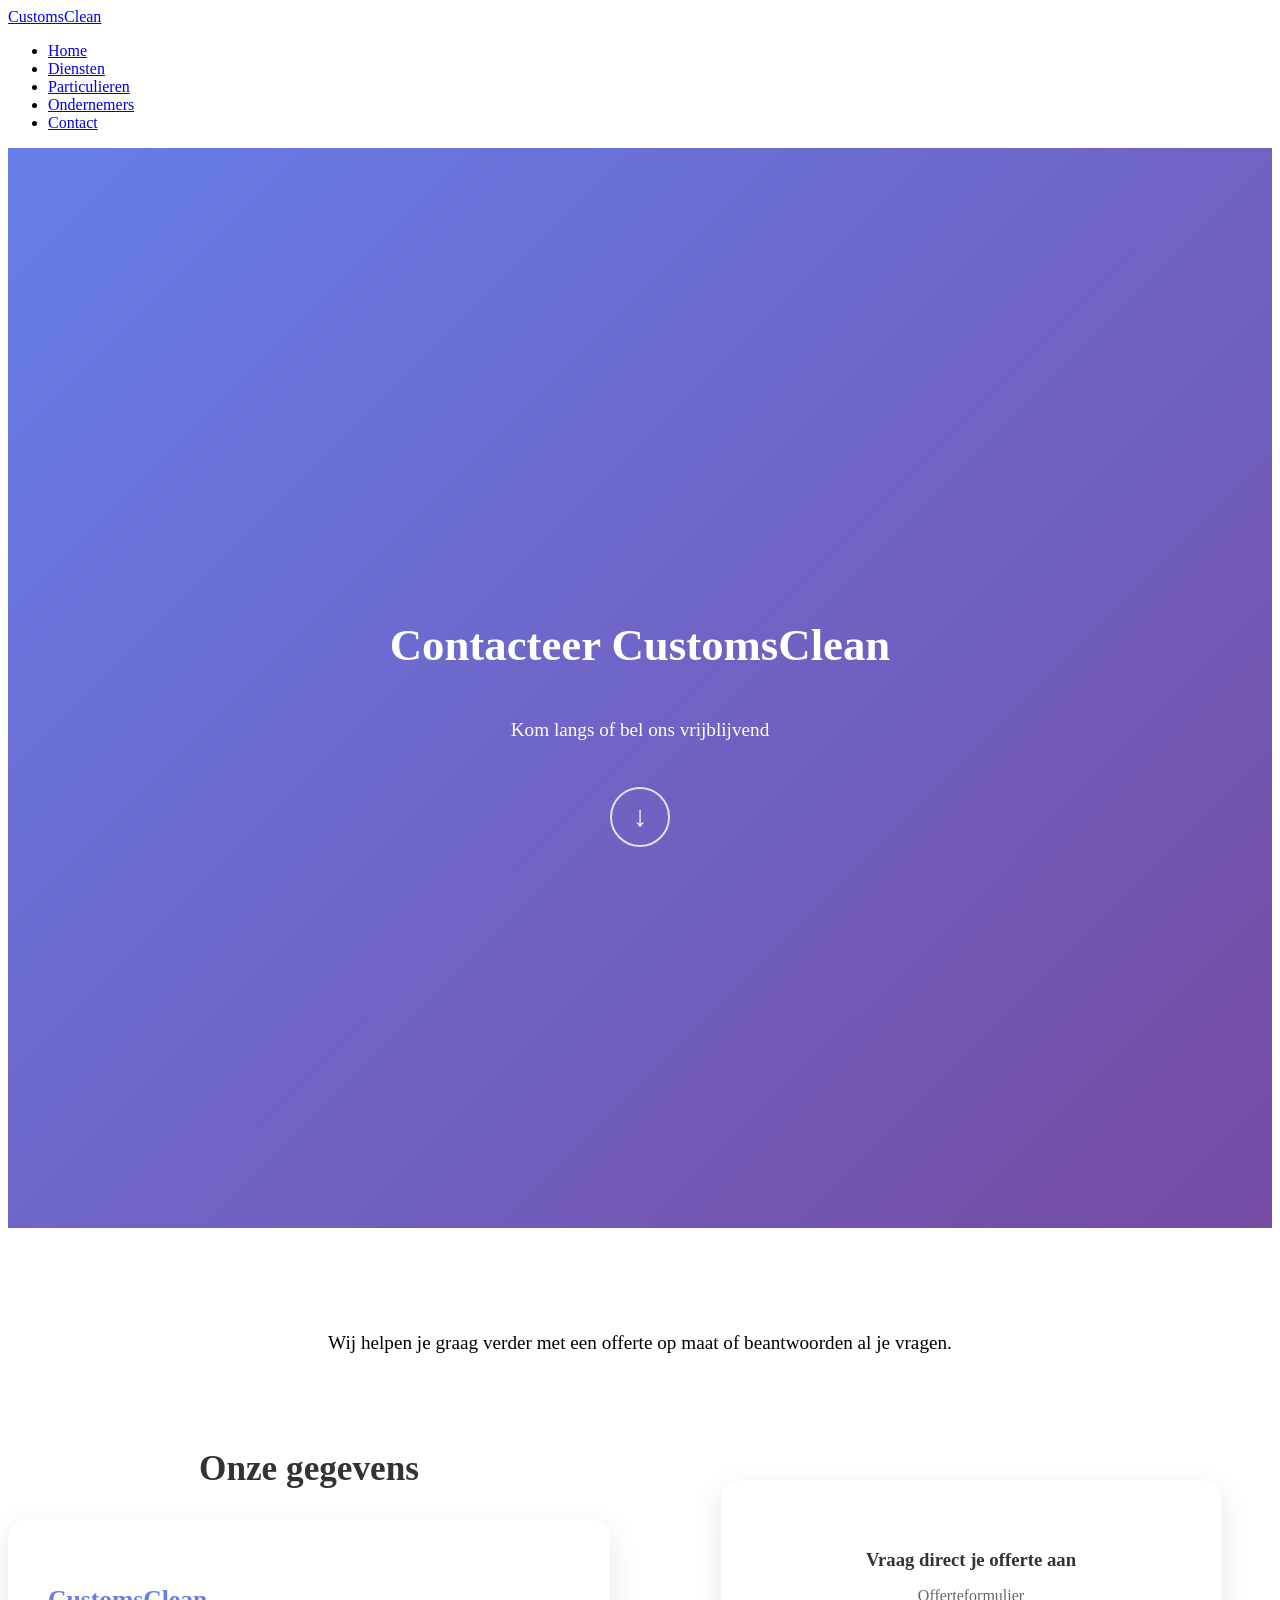
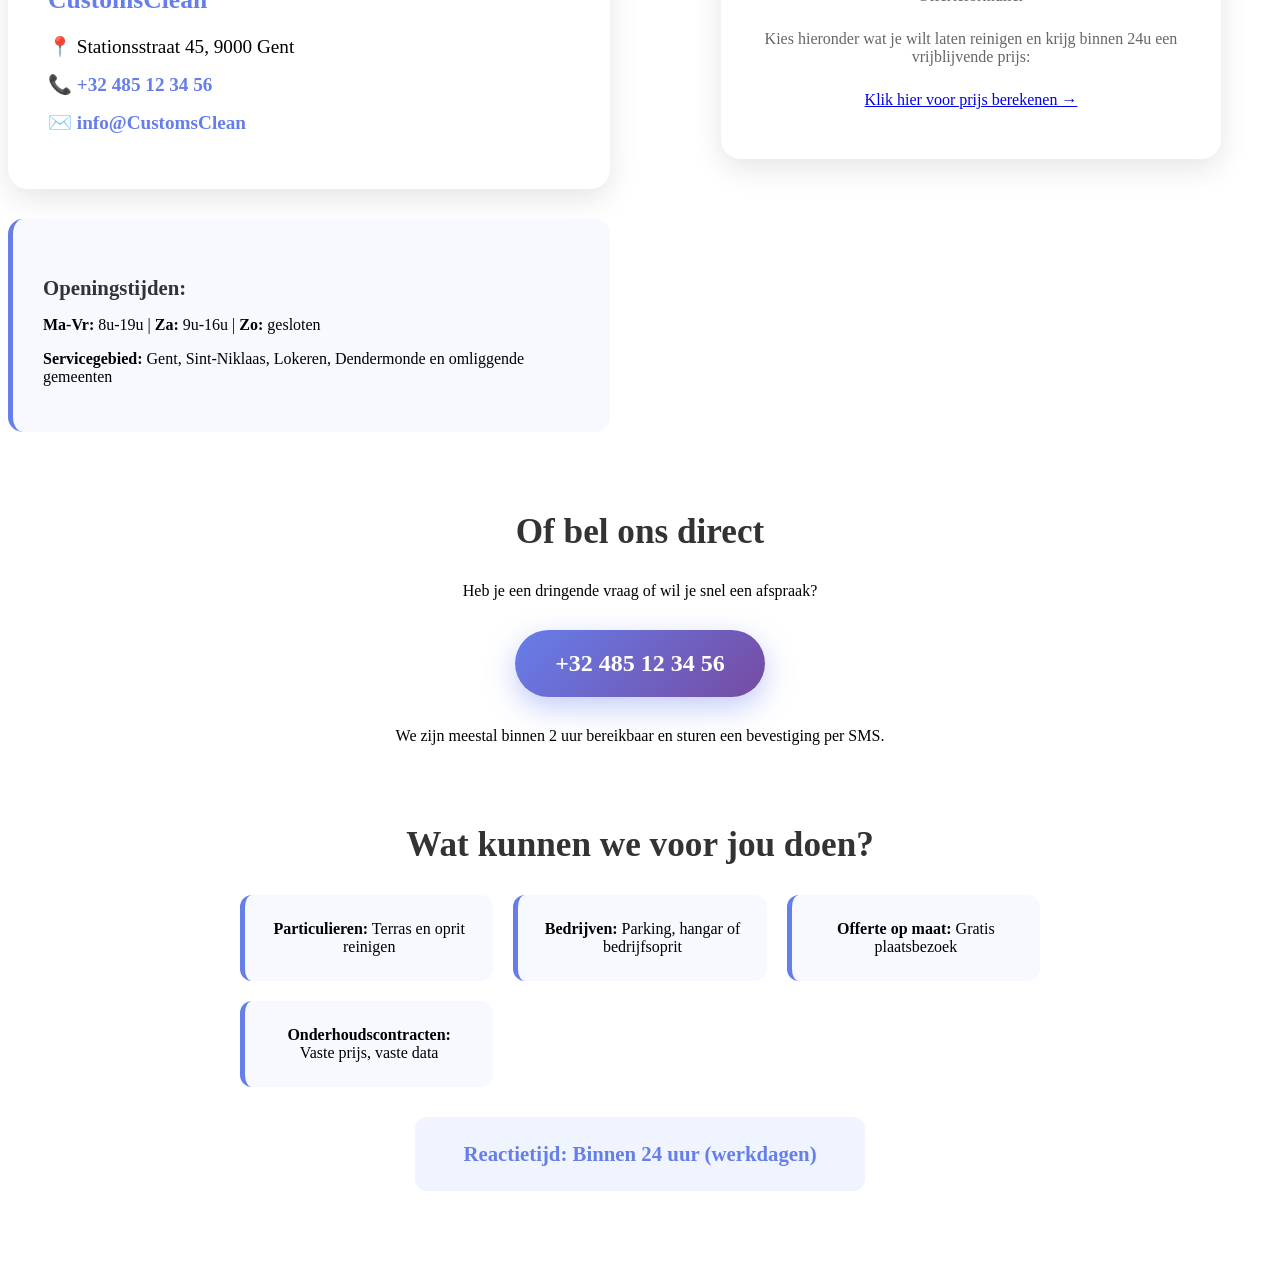
==== contact.html @ 825dde30 "initiele commit" ====
<!doctype html>
<html lang="nl">
  <head>
    <meta charset="UTF-8" />
    <meta name="viewport" content="width=device-width, initial-scale=1.0" />
    <link rel="stylesheet" href="./style.css" />
    <title>Contact | CustomsClean</title>
  </head>
  <body>
    <nav class="navbar">
      <div class="logo"><a href="index.html">CustomsClean</a></div>
      <ul class="nav-links">
        <li><a href="./home.html">Home</a></li>
        <li><a href="./diensten.html">Diensten</a></li>
        <li><a href="./particulieren.html">Particulieren</a></li>
        <li><a href="./ondernemers.html">Ondernemers</a></li>
        <li><a href="./contact.html">Contact</a></li>
      </ul>
    </nav>

    <div class="hero contact-hero">
      <div class="container hero-content">
        <h1>Contacteer CustomsClean</h1>
        <p>Kom langs of bel ons vrijblijvend</p>

        <a
          href="#contact-content"
          class="scroll-down"
          aria-label="Scroll naar contactgegevens"
        >
          <span>↓</span>
        </a>
      </div>
    </div>

    <main id="contact-content" class="container contact-main">
      <section class="intro-contact">
        <p>
          Wij helpen je graag verder met een offerte op maat of beantwoorden al
          je vragen.
        </p>
      </section>

      <section class="contact-grid">
        <div class="contact-info">
          <h2>Onze gegevens</h2>

          <div class="bedrijf-info">
            <h3>CustomsClean</h3>
            <div class="adres">📍 Stationsstraat 45, 9000 Gent</div>
            <div class="telefoon">
              📞 <a href="tel:+32485123456">+32 485 12 34 56</a>
            </div>
            <div class="email">
              ✉️ <a href="mailto:info@CustomsClean">info@CustomsClean</a>
            </div>
          </div>

          <div class="openingstijden">
            <h4>Openingstijden:</h4>
            <p>
              <strong>Ma-Vr:</strong> 8u-19u | <strong>Za:</strong> 9u-16u |
              <strong>Zo:</strong> gesloten
            </p>
            <p>
              <strong>Servicegebied:</strong> Gent, Sint-Niklaas, Lokeren,
              Dendermonde en omliggende gemeenten
            </p>
          </div>
        </div>

        <div class="contact-form-placeholder">
          <div class="form-cta">
            <h3>Vraag direct je offerte aan</h3>
            <p>Offerteformulier</p>
            <p>
              Kies hieronder wat je wilt laten reinigen en krijg binnen 24u een
              vrijblijvende prijs:
            </p>
            <a href="./prijs.html" class="cta-button full-width">
              Klik hier voor prijs berekenen →
            </a>
          </div>
        </div>
      </section>

      <section class="direct-contact">
        <h2>Of bel ons direct</h2>
        <p>Heb je een dringende vraag of wil je snel een afspraak?</p>
        <div class="telefoon-knop">
          <a href="tel:+32485123456" class="direct-bel-knop"
            >+32 485 12 34 56</a
          >
        </div>
        <p>
          We zijn meestal binnen 2 uur bereikbaar en sturen een bevestiging per
          SMS.
        </p>
      </section>

      <section class="wat-we-doen">
        <h2>Wat kunnen we voor jou doen?</h2>
        <div class="diensten-grid">
          <div class="dienst-item">
            <strong>Particulieren:</strong> Terras en oprit reinigen
          </div>
          <div class="dienst-item">
            <strong>Bedrijven:</strong> Parking, hangar of bedrijfsoprit
          </div>
          <div class="dienst-item">
            <strong>Offerte op maat:</strong> Gratis plaatsbezoek
          </div>
          <div class="dienst-item">
            <strong>Onderhoudscontracten:</strong> Vaste prijs, vaste data
          </div>
        </div>
        <div class="reactietijd">
          <strong>Reactietijd: Binnen 24 uur (werkdagen)</strong>
        </div>
      </section>
    </main>

    <style>
      html {
        scroll-behavior: smooth;
      }

      .contact-hero {
        background: linear-gradient(135deg, #667eea 0%, #764ba2 100%);
        color: white;
        min-height: 100vh;
        text-align: center;
        display: flex;
        align-items: center;
        justify-content: center;
        padding: 120px 0 60px !important;
      }

      .hero-content {
        display: flex;
        flex-direction: column;
        align-items: center;
        gap: 16px;
      }

      .contact-hero h1 {
        font-size: 2.8rem;
        margin-bottom: 12px;
      }

      .contact-hero p {
        font-size: 1.2rem;
        opacity: 1;
        margin-bottom: 20px;
      }

      .scroll-down {
        width: 56px;
        height: 56px;
        border-radius: 50%;
        border: 2px solid rgba(255, 255, 255, 0.8);
        display: inline-flex;
        align-items: center;
        justify-content: center;
        color: white;
        text-decoration: none;
        font-size: 1.8rem;
        margin-top: 10px;
        transition:
          background 0.3s ease,
          transform 0.3s ease;
        animation: bounce 1.6s infinite;
      }

      .scroll-down:hover {
        background: rgba(255, 255, 255, 0.12);
        transform: translateY(2px);
      }

      .contact-main {
        padding: 80px 0;
      }

      .intro-contact {
        max-width: 700px;
        margin: 0 auto 60px;
        font-size: 1.2rem;
        text-align: center;
        line-height: 1.7;
      }

      .contact-grid {
        display: grid;
        grid-template-columns: 1fr 1fr;
        gap: 60px;
        margin-bottom: 80px;
        align-items: start;
      }

      .contact-info h2,
      .direct-contact h2,
      .wat-we-doen h2 {
        font-size: 2.2rem;
        color: #333;
        margin-bottom: 30px;
        text-align: center;
      }

      .bedrijf-info {
        background: white;
        padding: 40px;
        border-radius: 20px;
        box-shadow: 0 10px 30px rgba(0, 0, 0, 0.1);
        margin-bottom: 30px;
      }

      .bedrijf-info h3 {
        color: #667eea;
        margin-bottom: 20px;
        font-size: 1.6rem;
      }

      .adres,
      .telefoon,
      .email {
        font-size: 1.2rem;
        margin-bottom: 15px;
      }

      .telefoon a,
      .email a {
        color: #667eea;
        text-decoration: none;
        font-weight: 600;
      }

      .telefoon a:hover,
      .email a:hover {
        text-decoration: underline;
      }

      .openingstijden {
        background: #f8f9ff;
        padding: 30px;
        border-radius: 15px;
        border-left: 5px solid #667eea;
      }

      .openingstijden h4 {
        color: #333;
        margin-bottom: 15px;
        font-size: 1.3rem;
      }

      .contact-form-placeholder {
        display: flex;
        align-items: center;
        justify-content: center;
        min-height: 400px;
      }

      .form-cta {
        text-align: center;
        background: white;
        padding: 50px 40px;
        border-radius: 20px;
        box-shadow: 0 10px 30px rgba(0, 0, 0, 0.1);
        max-width: 420px;
      }

      .form-cta h3 {
        color: #333;
        margin-bottom: 10px;
      }

      .form-cta p {
        color: #666;
        margin-bottom: 25px;
      }

      .cta-button.full-width {
        width: 100%;
        padding: 18px 20px;
      }

      .direct-contact {
        text-align: center;
        margin: 80px 0;
      }

      .telefoon-knop {
        margin: 30px 0;
      }

      .direct-bel-knop {
        background: linear-gradient(135deg, #667eea 0%, #764ba2 100%);
        color: white !important;
        padding: 20px 40px;
        border-radius: 50px;
        font-weight: bold;
        font-size: 1.5rem;
        text-decoration: none;
        box-shadow: 0 10px 30px rgba(102, 126, 234, 0.4);
        display: inline-block;
        transition: all 0.3s ease;
      }

      .direct-bel-knop:hover {
        transform: translateY(-3px);
        box-shadow: 0 15px 40px rgba(102, 126, 234, 0.5);
      }

      .diensten-grid {
        display: grid;
        grid-template-columns: repeat(auto-fit, minmax(250px, 1fr));
        gap: 20px;
        max-width: 800px;
        margin: 0 auto 30px;
      }

      .dienst-item {
        background: #f8f9ff;
        padding: 25px;
        border-radius: 12px;
        border-left: 5px solid #667eea;
        text-align: center;
      }

      .reactietijd {
        text-align: center;
        font-size: 1.3rem;
        color: #667eea;
        font-weight: bold;
        background: #f0f4ff;
        padding: 25px;
        border-radius: 12px;
        margin: 0 auto;
        max-width: 400px;
      }

      @keyframes bounce {
        0%,
        100% {
          transform: translateY(0);
        }
        50% {
          transform: translateY(8px);
        }
      }

      @media (max-width: 768px) {
        .contact-grid {
          grid-template-columns: 1fr;
          gap: 40px;
        }

        .contact-hero h1 {
          font-size: 2.2rem;
        }

        .direct-bel-knop {
          padding: 18px 30px;
          font-size: 1.3rem;
        }

        .bedrijf-info,
        .form-cta {
          padding: 24px;
        }
      }
    </style>
  </body>
</html>
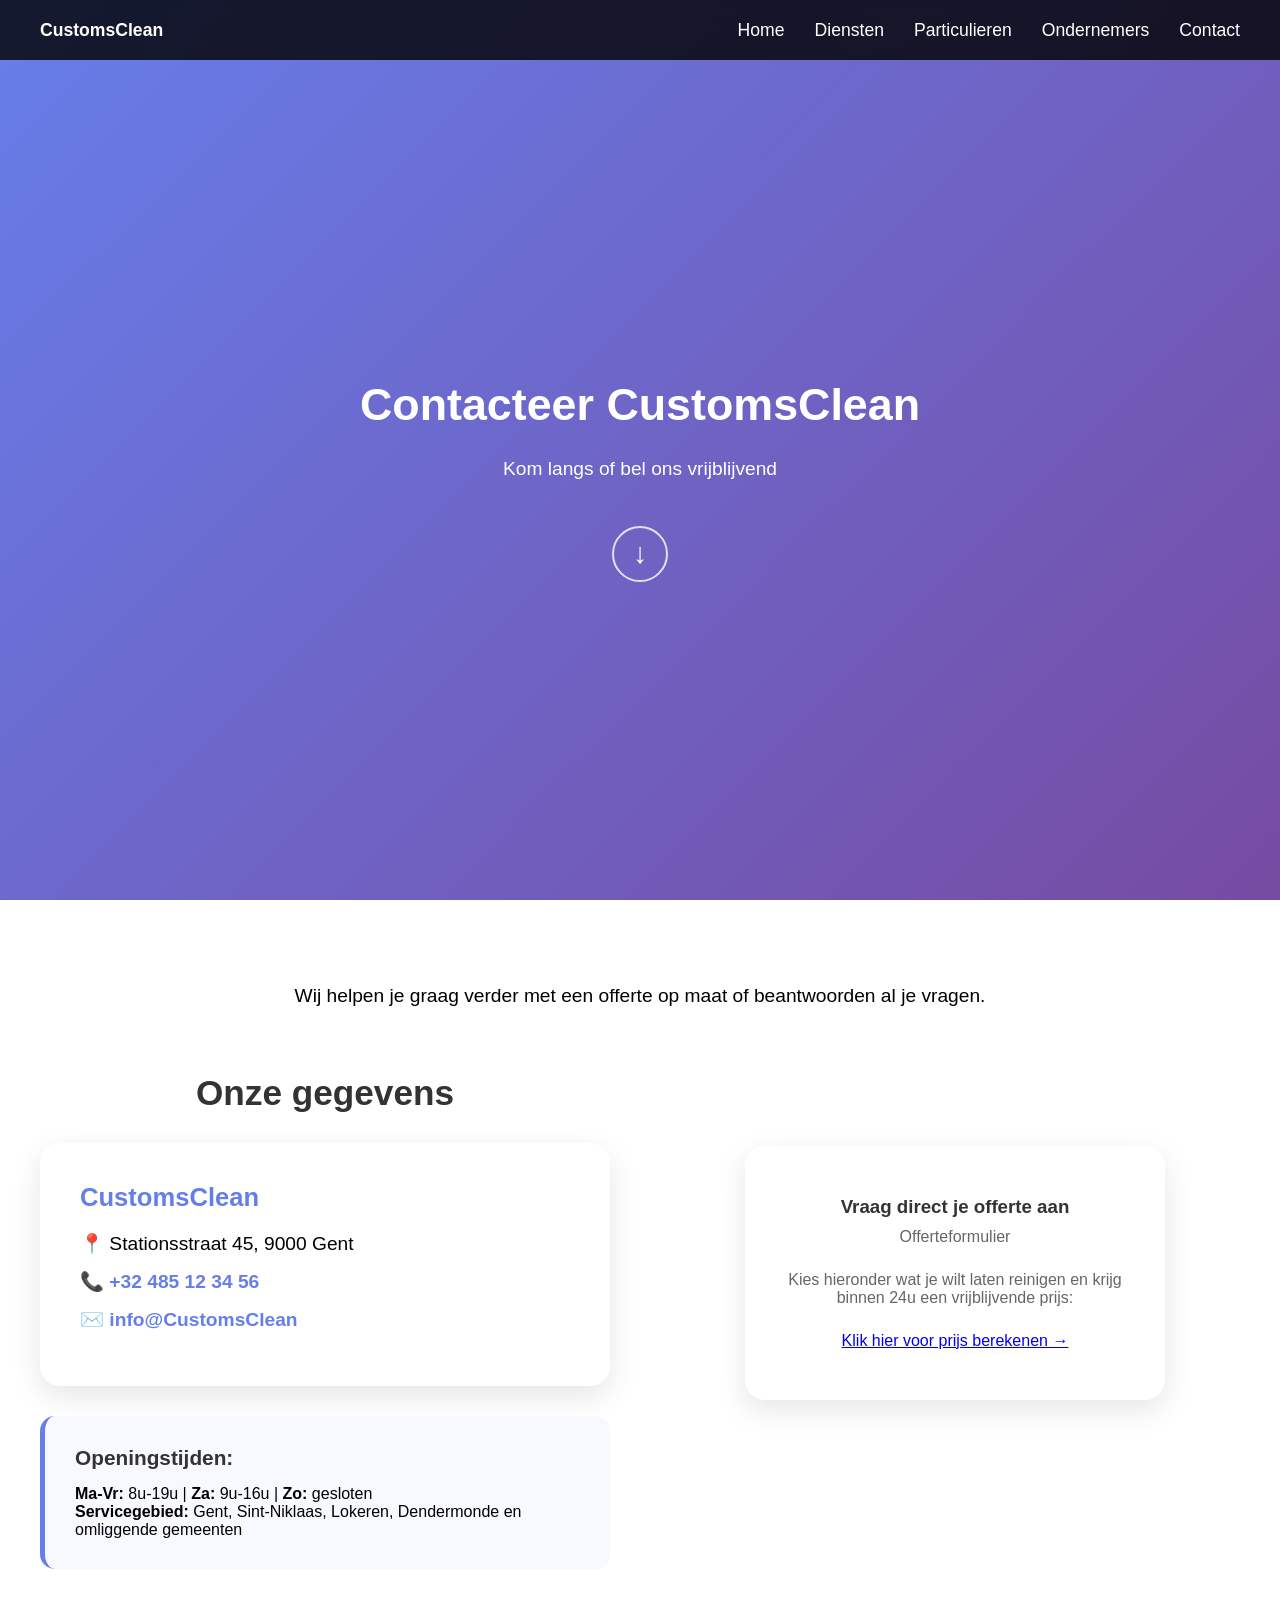
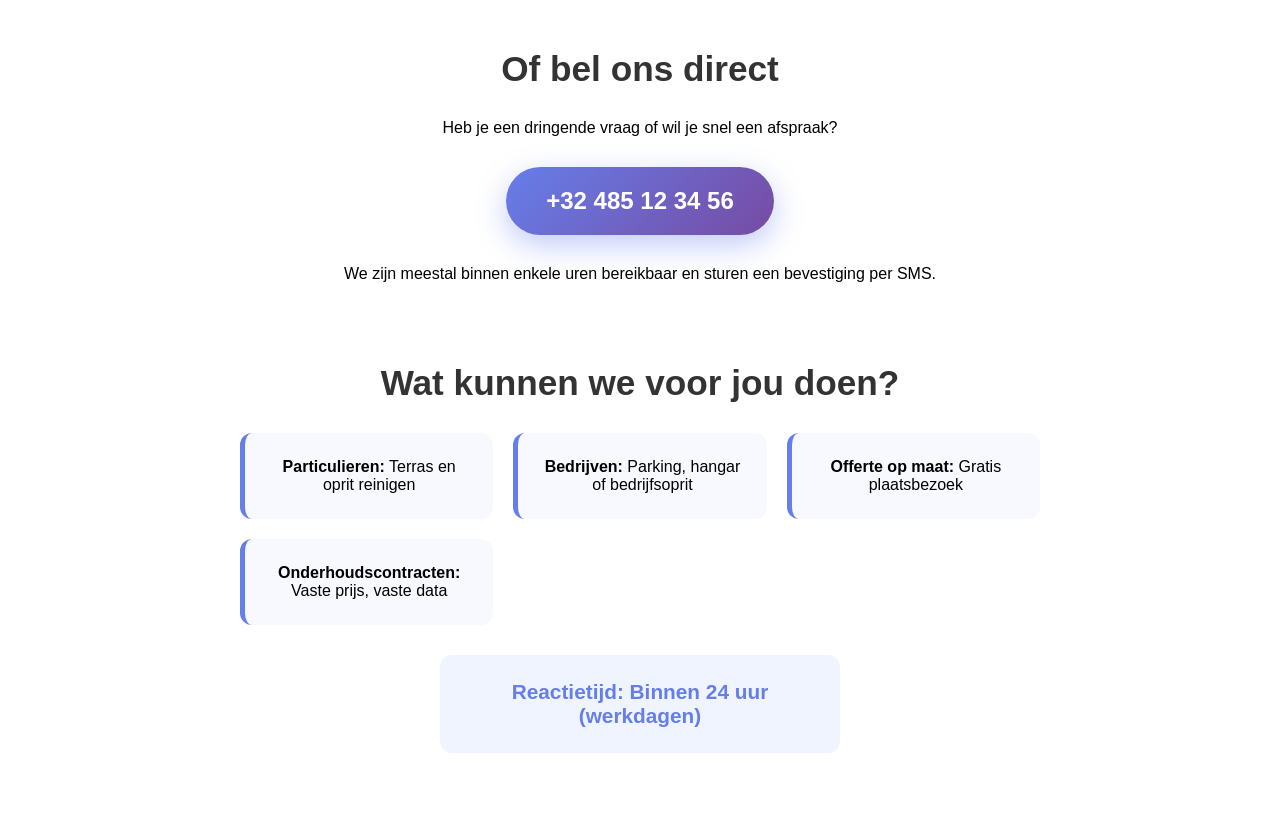
==== commit 458e0177: "werkende pdf download" ====
--- a/contact.html
+++ b/contact.html
@@ -93,8 +93,8 @@
           >
         </div>
         <p>
-          We zijn meestal binnen 2 uur bereikbaar en sturen een bevestiging per
-          SMS.
+          We zijn meestal binnen enkele uren bereikbaar en sturen een
+          bevestiging per SMS.
         </p>
       </section>
 
--- a/style.css
+++ b/style.css
@@ -0,0 +1,239 @@
+* {
+  margin: 0;
+  padding: 0;
+  box-sizing: border-box;
+}
+body {
+  font-family: Arial, sans-serif;
+}
+/* Fixed Nav Bar */
+.navbar {
+  position: fixed;
+  top: 0;
+  left: 0;
+  width: 100%;
+  height: 60px;
+  background: rgba(0, 0, 0, 0.8);
+  z-index: 100;
+  display: flex;
+  align-items: center;
+  justify-content: space-between;
+  padding: 0 40px;
+  backdrop-filter: blur(10px);
+}
+.logo {
+  color: white;
+  font-size: 1.8rem;
+  font-weight: bold;
+  display: flex;
+  list-style: none;
+  gap: 30px;
+}
+.nav-links {
+  display: flex;
+  list-style: none;
+  gap: 30px;
+}
+.nav-links a {
+  color: white;
+  text-decoration: none;
+  font-size: 1.1rem;
+  transition: color 0.3s;
+}
+.nav-links a:hover {
+  color: #007bff;
+}
+
+.logo a {
+  color: white;
+  text-decoration: none;
+  font-size: 1.1rem;
+  transition: color 0.3s;
+}
+.logo a:hover {
+  color: #007bff;
+}
+
+/* Hero met padding voor nav */
+.hero {
+  position: relative;
+  width: 100vw;
+  height: 100vh;
+  padding-top: 60px; /* Ruimte voor nav */
+  overflow: hidden;
+}
+.after-image {
+  position: absolute;
+  top: 0;
+  left: 0;
+  width: 100%;
+  height: 100%;
+  object-fit: cover;
+  z-index: 1;
+}
+.before-image {
+  position: absolute;
+  top: 0;
+  left: 0;
+  width: 100%;
+  height: 100%;
+  object-fit: cover;
+  z-index: 2;
+  clip-path: inset(0 50% 0 0);
+  transition: clip-path 0.1s ease-out;
+}
+
+.hero-bg {
+  position: relative;
+  width: 100vw;
+  height: 100vh;
+  overflow: hidden;
+  margin-top: 60px; /* nav hoogte */
+}
+
+.bg-image {
+  position: absolute;
+  top: 0;
+  left: 0;
+  width: 100%;
+  height: 100%;
+  object-fit: cover;
+  z-index: 1;
+}
+
+.hero-overlay {
+  position: relative;
+  z-index: 10;
+  display: flex;
+  flex-direction: column;
+  justify-content: center;
+  align-items: center;
+  height: 100vh;
+  text-align: center;
+  color: white;
+  background: rgba(0, 0, 0, 0.4); /* overlay voor leesbaarheid */
+  padding: 0 20px;
+}
+
+.cta-buttons {
+  margin-top: 30px;
+  gap: 20px;
+}
+
+.btn-primary,
+.btn-secondary {
+  padding: 15px 30px;
+  border-radius: 5px;
+  text-decoration: none;
+  font-weight: bold;
+}
+
+.btn-primary {
+  background: #007bff;
+  color: white;
+}
+
+.btn-secondary {
+  border: 2px solid white;
+  color: white;
+}
+
+/* .split-line {
+        position: fixed;
+        top: 60px;
+        left: 50%;
+        width: 4px;
+        height: calc(100vh - 60px);
+        background: rgba(255, 255, 255, 1);
+        z-index: 10;
+        box-shadow: 0 0 10px rgba(255, 255, 255, 0.8);
+        transition: left 0.1s ease-out;
+      }
+      .split-handle {
+        position: absolute;
+        top: 50%;
+        left: -10px;
+        width: 24px;
+        height: 24px;
+        background: rgba(255, 255, 255, 0.9);
+        border-radius: 50%;
+        transform: translateY(-50%);
+        box-shadow: 0 0 10px rgba(0, 0, 0, 0.5);
+      } */
+.title {
+  position: absolute;
+  top: 50%;
+  left: 50%;
+  transform: translate(-50%, -50%);
+  color: white;
+  font-size: 3rem;
+  text-align: center;
+  z-index: 5;
+  text-shadow: 2px 2px 4px rgba(0, 0, 0, 0.8);
+}
+@media (max-width: 768px) {
+  .nav-links {
+    gap: 20px;
+  }
+  .title {
+    font-size: 2rem;
+  }
+}
+
+.container {
+  max-width: 1200px;
+  margin: 0 auto;
+  padding: 80px 20px;
+}
+/* .hero {
+  background: url("./img/propere_oprit_bg.png");
+  background-size: cover;
+  height: 60vh;
+  display: flex;
+  align-items: center;
+} */
+.overview-grid {
+  display: grid;
+  grid-template-columns: 1fr 1fr;
+  gap: 40px;
+}
+.hero-services {
+  background:
+    linear-gradient(rgba(0, 0, 0, 0.5), rgba(0, 0, 0, 0.5)),
+    url("./img/propere_oprit_bg.png");
+  background-size: cover;
+  background-position: center;
+}
+
+.services-grid {
+  padding: 100px 0;
+}
+
+.service-card {
+  text-align: center;
+  padding: 40px 20px;
+  border-radius: 10px;
+  box-shadow: 0 10px 30px rgba(0, 0, 0, 0.1);
+  transition: transform 0.3s;
+}
+
+.service-card:hover {
+  transform: translateY(-10px);
+}
+
+.service-card img {
+  width: 100%;
+  height: 200px;
+  object-fit: cover;
+  border-radius: 10px;
+  margin-bottom: 20px;
+}
+
+.price-tag {
+  background: #007bff;
+  color: white;
+  padding: 8px 16px;
+  border-radius: 20px;
+  display: inline-block;
+  margin: 20px 0;
+}
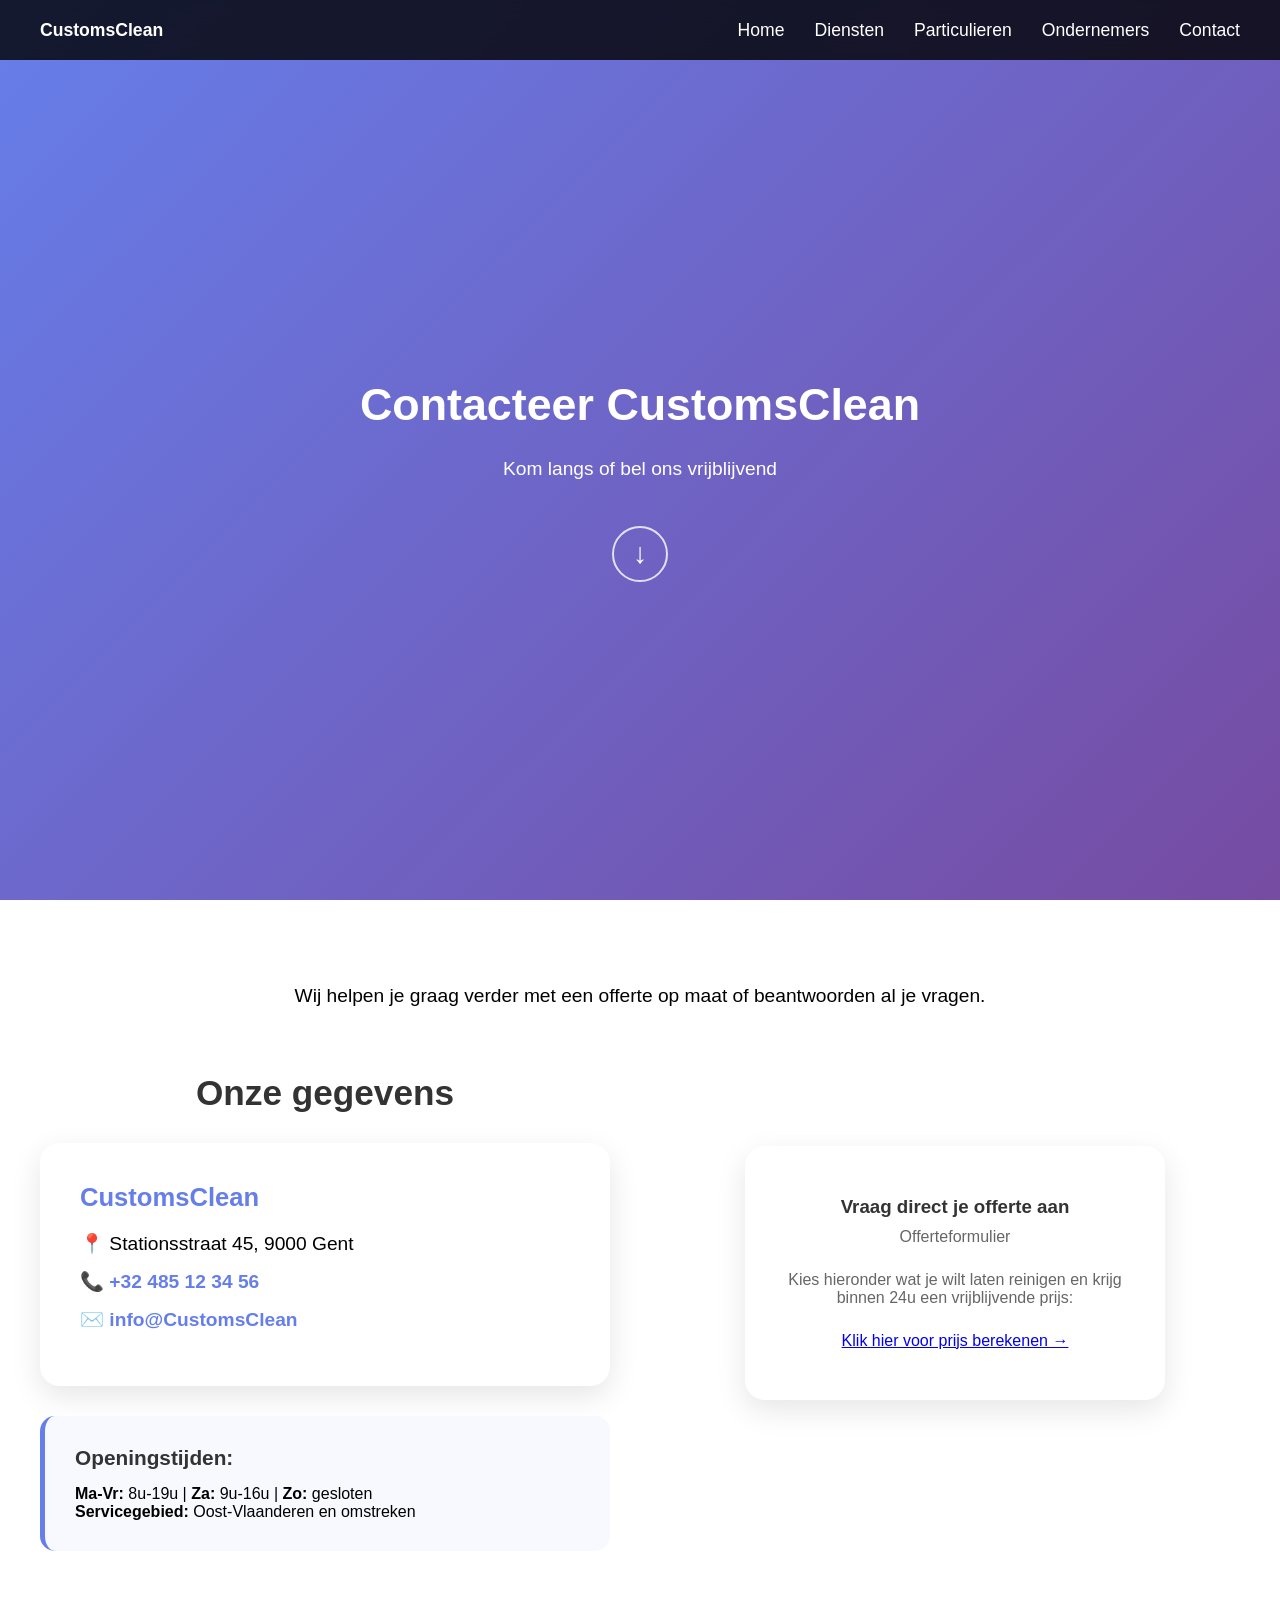
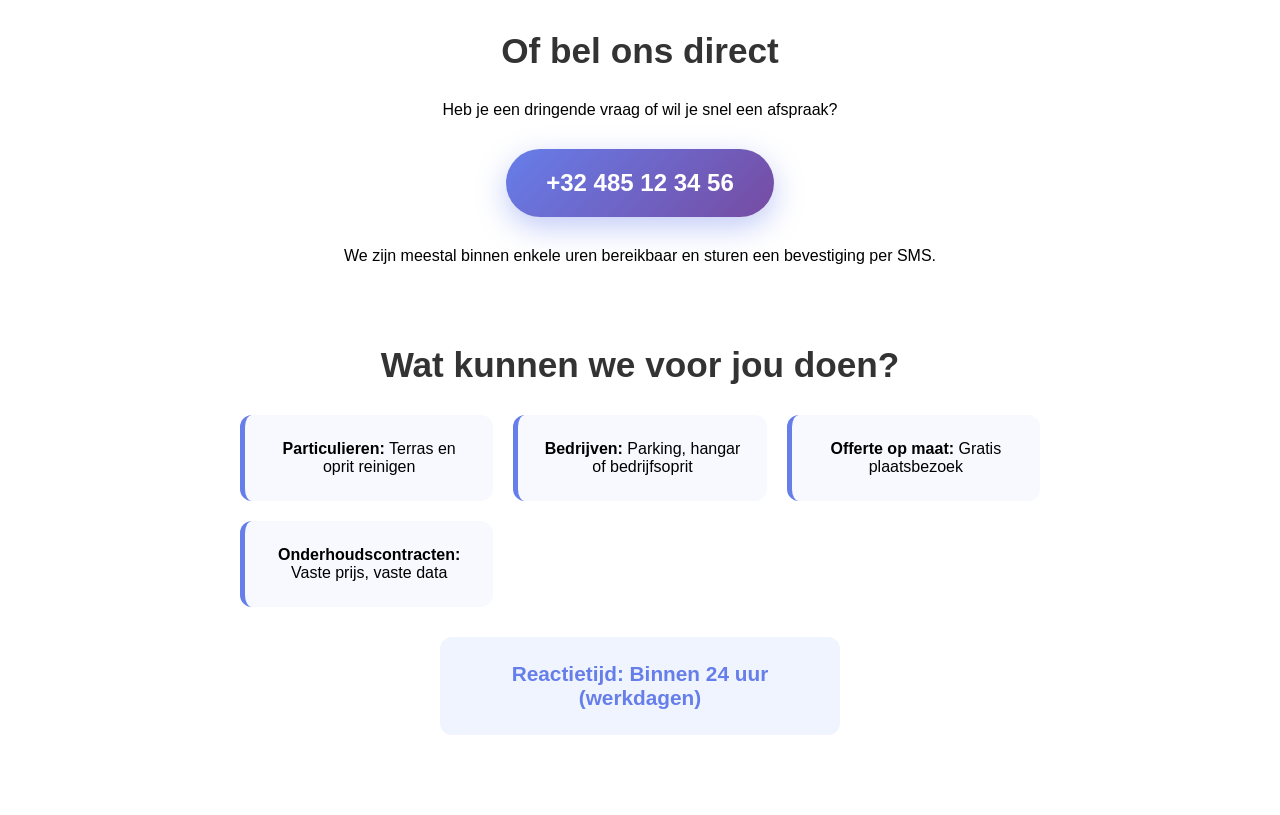
==== commit 074fbf67: "regio fix" ====
--- a/contact.html
+++ b/contact.html
@@ -4,11 +4,20 @@
     <meta charset="UTF-8" />
     <meta name="viewport" content="width=device-width, initial-scale=1.0" />
     <link rel="stylesheet" href="./style.css" />
+    <link rel="icon" href="./img/icon.png" />
     <title>Contact | CustomsClean</title>
   </head>
   <body>
     <nav class="navbar">
       <div class="logo"><a href="index.html">CustomsClean</a></div>
+
+      <input type="checkbox" id="nav-toggle" class="nav-toggle" />
+      <label for="nav-toggle" class="nav-toggle-label">
+        <span></span>
+        <span></span>
+        <span></span>
+      </label>
+
       <ul class="nav-links">
         <li><a href="./home.html">Home</a></li>
         <li><a href="./diensten.html">Diensten</a></li>
@@ -62,10 +71,7 @@
               <strong>Ma-Vr:</strong> 8u-19u | <strong>Za:</strong> 9u-16u |
               <strong>Zo:</strong> gesloten
             </p>
-            <p>
-              <strong>Servicegebied:</strong> Gent, Sint-Niklaas, Lokeren,
-              Dendermonde en omliggende gemeenten
-            </p>
+            <p><strong>Servicegebied:</strong> Oost-Vlaanderen en omstreken</p>
           </div>
         </div>
 
@@ -368,6 +374,10 @@
           padding: 24px;
         }
       }
+      .hero,
+      .hero-bg {
+        width: 100%;
+      }
     </style>
   </body>
 </html>
--- a/style.css
+++ b/style.css
@@ -237,3 +237,86 @@
   display: inline-block;
   margin: 20px 0;
 }
+
+/* Hamburger menu */
+.nav-toggle {
+  display: none;
+}
+
+.nav-toggle-label {
+  display: none;
+  flex-direction: column;
+  cursor: pointer;
+  gap: 4px;
+  padding: 5px;
+}
+
+.nav-toggle-label span {
+  width: 25px;
+  height: 3px;
+  background: white;
+  transition: 0.3s;
+  border-radius: 2px;
+}
+
+/* Desktop: normale navbar */
+@media (min-width: 768px) {
+  .nav-links {
+    display: flex !important;
+    list-style: none;
+    gap: 30px;
+  }
+
+  .nav-toggle-label {
+    display: none;
+  }
+}
+
+/* Mobile: hamburger menu */
+@media (max-width: 767px) {
+  .nav-toggle-label {
+    display: flex;
+  }
+
+  .nav-links {
+    position: fixed;
+    top: 60px;
+    left: 0;
+    width: 100%;
+    height: calc(100vh - 60px);
+    background: rgba(0, 0, 0, 0.95);
+    flex-direction: column;
+    justify-content: center;
+    align-items: center;
+    gap: 20px;
+    transform: translateX(-100%);
+    transition: transform 0.3s ease;
+    list-style: none;
+    margin: 0;
+    padding: 20px 0;
+    z-index: 99;
+  }
+
+  /* Open animatie */
+  #nav-toggle:checked ~ .nav-links {
+    transform: translateX(0);
+  }
+
+  /* Animatie hamburger icon */
+  #nav-toggle:checked ~ .nav-toggle-label span:nth-child(1) {
+    transform: rotate(45deg) translate(6px, 6px);
+  }
+
+  #nav-toggle:checked ~ .nav-toggle-label span:nth-child(2) {
+    opacity: 0;
+  }
+
+  #nav-toggle:checked ~ .nav-toggle-label span:nth-child(3) {
+    transform: rotate(-45deg) translate(6px, -6px);
+  }
+
+  /* Navbar padding kleiner op mobiel */
+  .navbar {
+    padding: 0 20px;
+  }
+}
